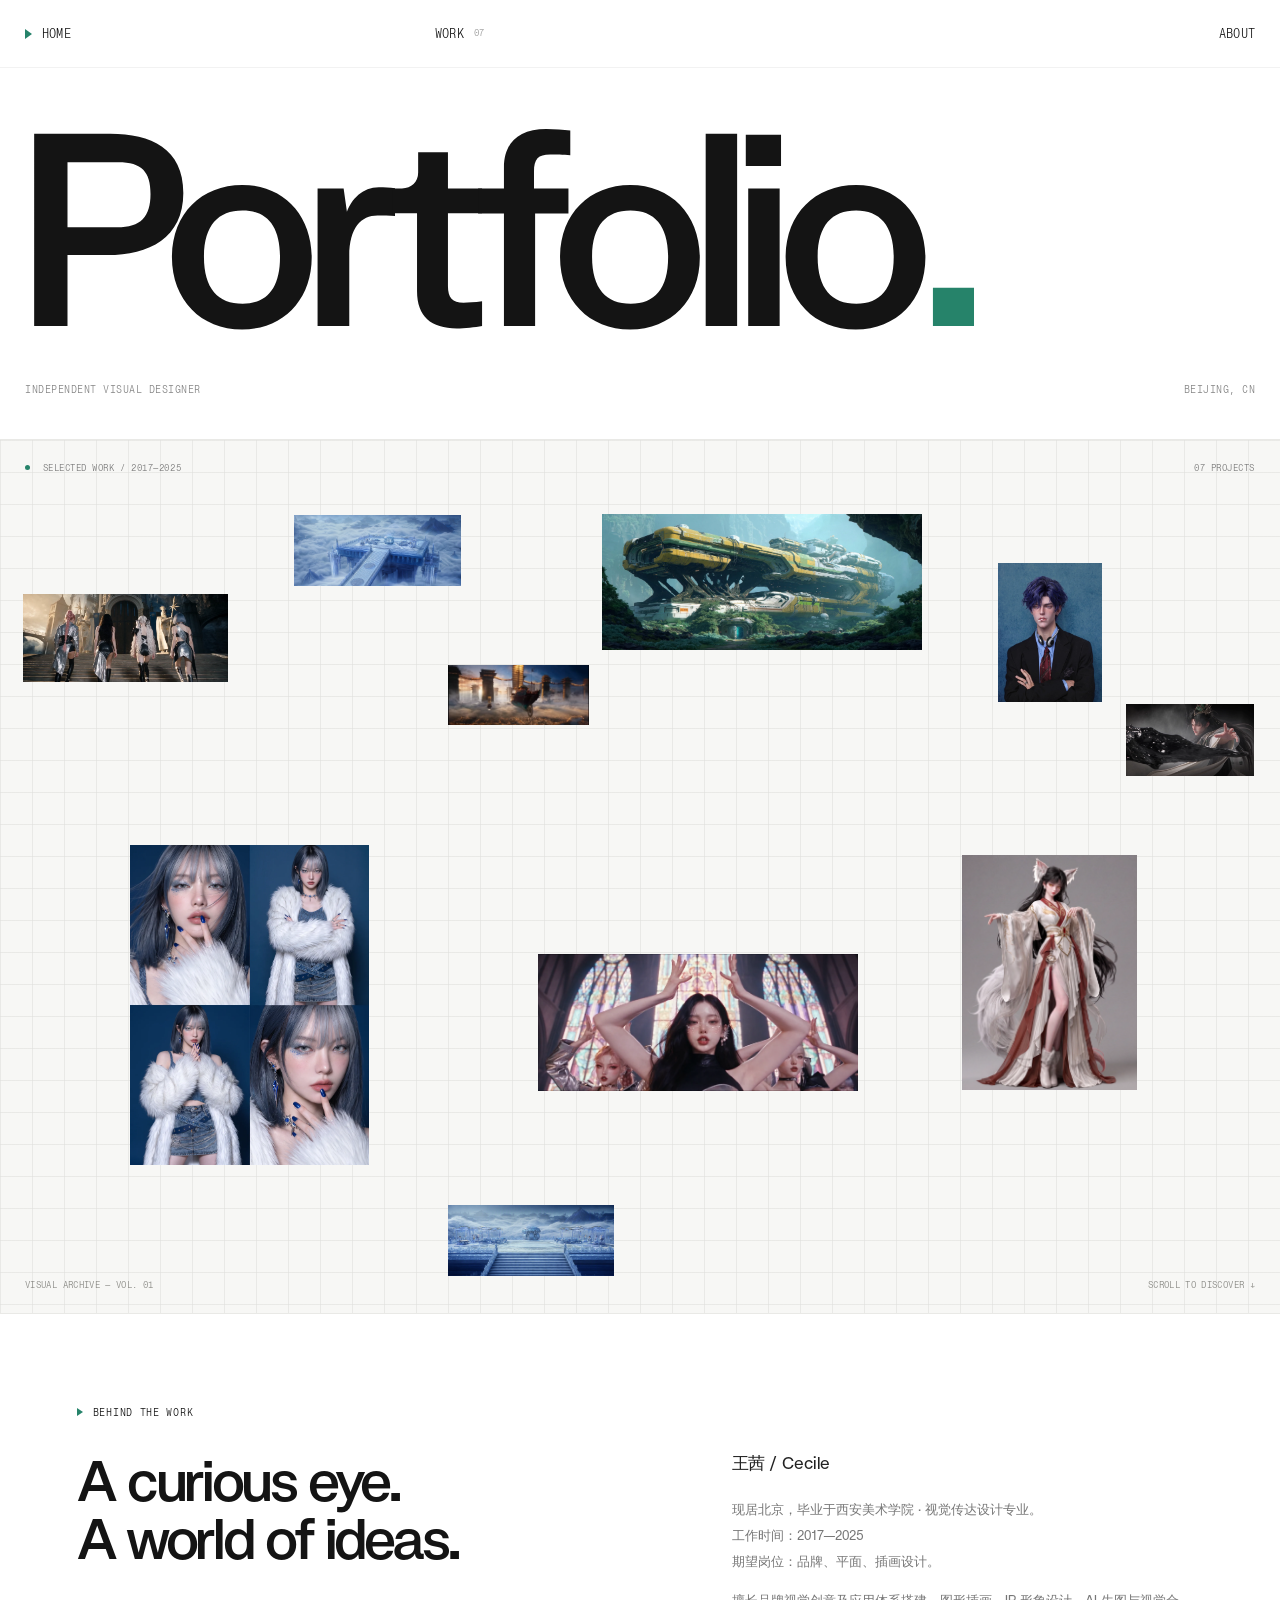
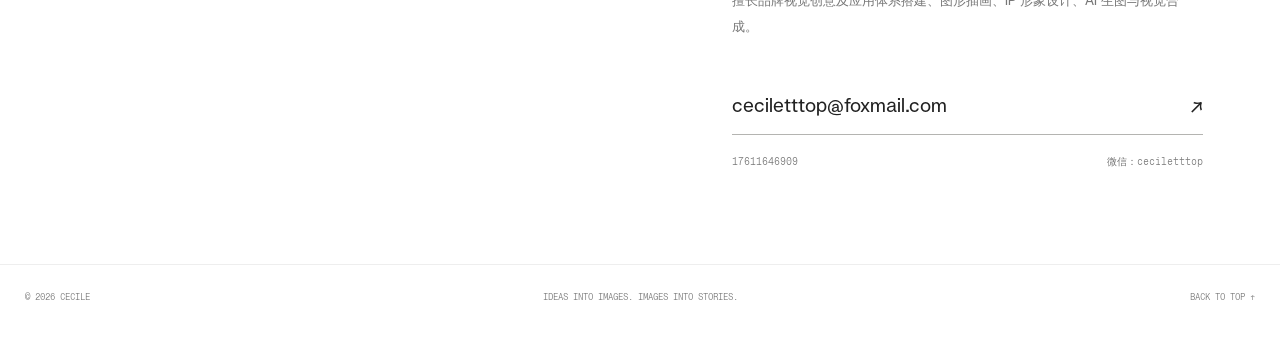
==== scheme-2/index.html @ c8256d2f "Restore staggered artwork spacing while preserving complete images" ====
<!doctype html>
<html lang="zh-CN"><head><meta charset="utf-8"><meta name="viewport" content="width=device-width,initial-scale=1"><title>方案二 · Portfolio — Cecile</title><link rel="stylesheet" href="style.css?v=full-artwork-20261026-3"><script src="projects.js" defer></script><script src="preview.js" defer></script><script src="home-motion.js?v=full-artwork-20261026-3" defer></script></head>
<body><header class="site-nav"><a class="nav-home" href="#home"><span class="triangle"></span> HOME</a><a href="#work">WORK <sup>07</sup></a><a href="#about">ABOUT</a></header>
<main><section class="hero" id="home"><div class="hero-name"><h1>Portfolio<span class="name-dot">.</span></h1><p class="hero-credit">INDEPENDENT VISUAL DESIGNER <span>BEIJING, CN</span></p></div></section>
<section class="work-wall" id="work" aria-label="作品探索"><div class="wall-heading"><span><i></i> SELECTED WORK / 2017—2025</span><span id="result-count">07 PROJECTS</span></div><div id="artboard" class="artboard"></div><span class="wall-coordinate">VISUAL ARCHIVE — VOL. 01</span><span class="wall-scroll">SCROLL TO DISCOVER ↓</span></section>
<section id="about" class="about-section"><div class="about-heading"><p class="eyebrow"><span class="triangle"></span> BEHIND THE WORK</p><h2>A curious eye.<br>A world of ideas.</h2></div><div class="about-copy"><p class="about-name">王茜 / Cecile</p><p>现居北京，毕业于西安美术学院 · 视觉传达设计专业。<br>工作时间：2017—2025<br>期望岗位：品牌、平面、插画设计。</p><p>擅长品牌视觉创意及应用体系搭建、图形插画、IP 形象设计、AI 生图与视觉合成。</p><a class="email-link" href="mailto:ceciletttop@foxmail.com">ceciletttop@foxmail.com <span>↗</span></a><div class="contact-meta"><a href="tel:+8617611646909">17611646909</a><span>微信：ceciletttop</span></div></div></section></main>
<footer><span>© 2026 CECILE</span><span>IDEAS INTO IMAGES. IMAGES INTO STORIES.</span><a href="#home">BACK TO TOP ↑</a></footer>
<dialog id="project-dialog" aria-label="作品详情"><div class="project-topbar"><span>SELECTED PROJECT</span><button id="close-project" aria-label="关闭作品详情">CLOSE ×</button></div><div id="project-content"></div></dialog><p class="sr-only" id="announcement" aria-live="polite"></p></body></html>
---- scheme-2/style.css ----
:root{font-family:Arial,'PingFang SC','Microsoft YaHei',sans-serif;color:#141414;background:#fff;--green:#26836a;--mono:'SFMono-Regular',Consolas,'Liberation Mono',monospace}*{box-sizing:border-box}html{scroll-behavior:smooth;scroll-padding-top:65px}body{margin:0}a{color:inherit;text-decoration:none}button,input{font:inherit}button,a{-webkit-tap-highlight-color:transparent}button{cursor:pointer}button:focus-visible,a:focus-visible,input:focus-visible{outline:2px solid var(--green);outline-offset:5px}.sr-only{position:absolute;width:1px;height:1px;overflow:hidden;clip-path:inset(50%)}.site-nav{height:68px;display:grid;grid-template-columns:1fr 1fr 1fr auto;align-items:center;padding:0 25px;border-bottom:1px solid #f2f2f2;background:#fff;font:12px/1 var(--mono);letter-spacing:.02em}.site-nav a{width:max-content;display:flex;align-items:center;gap:10px}.site-nav sup{font-size:9px;color:#949494;align-self:flex-start}.triangle{display:inline-block;width:0;height:0;border-top:5px solid transparent;border-bottom:5px solid transparent;border-left:7px solid var(--green);flex:none}.contact-link{gap:19px!important}.status-dot{display:inline-block;width:13px;height:13px;border:4px solid #42a184;border-radius:50%;background:#102f27;box-shadow:0 0 0 1px #a9d8c7}.hero{display:grid;grid-template-columns:66% 34%;min-height:340px;padding:34px 25px 35px;align-items:center;overflow:hidden}.hero-name h1{font-size:clamp(140px,16.8vw,310px);font-weight:800;letter-spacing:-.09em;line-height:.9;margin:0 0 26px -11px;white-space:nowrap}.name-dot{color:var(--green);letter-spacing:-.1em}.hero-credit{display:flex;justify-content:space-between;max-width:615px;margin:0;font:10px/1.5 var(--mono);color:#858585;letter-spacing:.05em}.hero-credit span{padding-right:20px}.hero-intro{align-self:center;padding:3px 20px 0 20px}.hero-intro h2{font-size:clamp(25px,2.3vw,43px);line-height:1.04;letter-spacing:-.045em;margin:0 0 17px;font-weight:600}.hero-description{font-size:12px;line-height:1.9;color:#777;margin:0 0 25px}.work-cta{display:flex;align-items:center;gap:16px;width:max-content;background:#151515;color:#fff;padding:7px 18px 7px 7px;border-radius:8px;font:11px var(--mono);letter-spacing:.03em;transition:background .2s}.work-cta:hover{background:#236a56}.work-cta img{width:48px;height:48px;object-fit:cover;object-position:50% 26%;border-radius:4px}.work-cta b{font-size:17px;font-weight:400;padding-left:16px}.work-wall{position:relative;height:1020px;overflow:hidden;background-color:#f7f7f5;background-image:linear-gradient(#dededb8a 1px,transparent 1px),linear-gradient(90deg,#dededb8a 1px,transparent 1px);background-size:32px 32px;border-top:1px solid #e9e9e6;border-bottom:1px solid #e9e9e6;scroll-margin-top:0}.wall-heading{position:absolute;z-index:3;left:25px;right:25px;top:22px;display:flex;justify-content:space-between;font:9px var(--mono);letter-spacing:.06em;color:#777;pointer-events:none}.wall-heading i{display:inline-block;width:5px;height:5px;border-radius:50%;background:var(--green);margin-right:7px;vertical-align:1px}.artboard{position:absolute;inset:0}.art-card{position:absolute;border:0;padding:0;background:#ddd;overflow:hidden;border-radius:14px;box-shadow:0 1px 2px #0000000b;transition:transform .5s cubic-bezier(.2,.7,.2,1),opacity .3s,box-shadow .3s;display:block;isolation:isolate}.art-card img{width:100%;height:100%;object-fit:cover;display:block;transition:transform .65s cubic-bezier(.2,.7,.2,1)}.art-card:hover{transform:translateY(-7px);box-shadow:0 16px 30px #0002;z-index:5}.art-card:hover img{transform:scale(1.04)}.art-card:after{content:'';position:absolute;inset:45% 0 0;background:linear-gradient(transparent,#000a);opacity:0;transition:opacity .3s}.art-caption{position:absolute;bottom:15px;left:15px;right:12px;z-index:2;color:#fff;text-align:left;opacity:0;translate:0 6px;transition:opacity .3s,translate .3s}.art-caption strong{display:block;font-size:14px;font-weight:500;letter-spacing:-.02em}.art-caption span{font:9px var(--mono);display:block;margin-top:5px;color:#ddd}.art-card:hover:after,.art-card:focus-visible:after,.art-card:hover .art-caption,.art-card:focus-visible .art-caption{opacity:1;translate:0 0}.art-card:nth-child(1){left:1.8%;top:85px;width:16%;height:225px}.art-card:nth-child(2){left:23%;top:-16px;width:13%;height:112px}.art-card:nth-child(3){left:47%;top:0;width:25%;height:176px}.art-card:nth-child(4){left:35%;top:184px;width:11%;height:142px}.art-card:nth-child(5){left:77%;top:123px;width:10%;height:139px}.art-card:nth-child(6){left:89%;top:207px;width:22%;height:186px}.art-card:nth-child(7){left:7%;top:547px;width:25%;height:320px}.art-card:nth-child(8){left:42%;top:647px;width:25%;height:185px}.art-card:nth-child(9){left:74%;top:538px;width:16%;height:235px}.art-card:nth-child(10){left:35%;top:922px;width:13%;height:110px}.search-panel{position:absolute;z-index:10;top:370px;left:24%;width:53%;max-width:900px}.search-panel form{display:flex;align-items:center;height:68px;padding:7px 8px 7px 26px;background:#e2e2df;border-radius:60px;gap:5px;box-shadow:0 2px 0 #fff7}.search-panel input{min-width:0;flex:1;border:0;background:transparent;font:13px var(--mono);letter-spacing:.02em;color:#333;outline:none;padding:15px 0}.search-panel input::placeholder{font-family:Arial,'PingFang SC',sans-serif;font-size:13px;color:#72726c}.search-panel form button{border:0;background:#fff;border-radius:40px;padding:17px 23px;font:12px var(--mono);white-space:nowrap;transition:background .2s}.search-panel form button:hover{background:#f4f4f0}.search-panel form button span{padding-left:12px}.filters{display:flex;justify-content:center;gap:9px;margin-top:16px;flex-wrap:wrap}.filters button{font:9px var(--mono);letter-spacing:.01em;border:1px solid #d2d2cd;background:#f8f8f5c9;padding:8px 10px;border-radius:3px;color:#777;transition:all .2s}.filters span{margin-left:5px;color:#999}.filters button:hover{border-color:#222;color:#222}.filters button[aria-pressed=true]{background:#151515;color:#fff;border-color:#151515}.filters button[aria-pressed=true] span{color:#b4c7b9}.search-note{font:8px/1.7 var(--mono);color:#888;text-align:center;letter-spacing:.07em;margin-top:15px}.wall-coordinate,.wall-scroll{position:absolute;bottom:23px;font:9px var(--mono);color:#868681;letter-spacing:.04em}.wall-coordinate{left:25px}.wall-scroll{right:25px}.work-wall.is-filtered{height:1000px}.is-filtered .search-panel{top:63px}.is-filtered .artboard{top:240px;bottom:70px;left:10%;right:10%;display:grid;grid-template-columns:repeat(3,1fr);grid-auto-rows:265px;gap:22px;align-content:start}.is-filtered .art-card{position:relative!important;inset:auto!important;width:100%!important;height:100%!important}.is-filtered .art-card[hidden]{display:none!important}.empty-message{grid-column:1/-1;text-align:center;color:#777;font-size:15px;padding:80px 20px}.about-section{display:grid;grid-template-columns:1.15fr 1fr;gap:10%;padding:92px 6% 95px}.eyebrow{display:flex;align-items:center;gap:10px;font:10px var(--mono);letter-spacing:.07em;margin:0 0 34px}.eyebrow .triangle{border-top-width:4px;border-bottom-width:4px;border-left-width:6px}.about-heading h2{font-size:clamp(35px,4.4vw,70px);line-height:1.02;letter-spacing:-.06em;font-weight:500;margin:0}.about-copy{padding-top:40px;font-size:13px;line-height:2;color:#777}.about-name{font-size:17px;color:#222!important;margin:0 0 17px;letter-spacing:-.025em}.email-link{display:flex;justify-content:space-between;font-size:clamp(15px,1.5vw,22px);color:#222;border-bottom:1px solid #b4b4b1;padding:16px 0 9px;margin-top:30px}.email-link:hover{color:var(--green)}.contact-meta{display:flex;justify-content:space-between;font:10px var(--mono);margin-top:20px;flex-wrap:wrap;gap:15px}footer{display:flex;justify-content:space-between;gap:15px;border-top:1px solid #eee;padding:26px 25px;font:9px var(--mono);color:#777}dialog{width:min(1240px,96vw);max-height:94vh;border:0;border-radius:10px;padding:0;background:#fafaf7;box-shadow:0 30px 100px #0004;color:#161616}dialog::backdrop{background:#171714b0;backdrop-filter:blur(12px)}.project-topbar{display:flex;align-items:center;justify-content:space-between;padding:19px 30px;border-bottom:1px solid #ddd;position:sticky;top:0;z-index:5;background:#fafaf7;font:10px var(--mono)}.project-topbar button{border:0;background:none;font:11px var(--mono);padding:8px}.project-intro{padding:45px 35px 32px}.project-intro h2{font-size:clamp(30px,5vw,70px);font-weight:500;letter-spacing:-.055em;margin:0 0 16px}.project-intro p{font-size:13px;line-height:1.9;color:#777;max-width:660px}.project-tags{font:10px var(--mono);color:var(--green);margin-top:18px}.project-gallery{display:grid;grid-template-columns:repeat(3,1fr);gap:17px;padding:0 30px 40px;align-items:start}.project-gallery figure{margin:0}.project-gallery img{width:100%;height:260px;object-fit:cover;display:block;border-radius:4px;background:#eee}.project-gallery video{width:100%;max-height:500px;background:#151515;display:block;border-radius:4px}.project-gallery .video-item{grid-column:1/-1}.project-gallery figcaption{font-size:10px;color:#888;margin:8px 0 15px;line-height:1.5}body:has(dialog[open]){overflow:hidden}@media(min-width:1600px){.hero{min-height:450px}.work-wall{height:1250px}.art-card:nth-child(1){height:300px}.art-card:nth-child(3){height:230px}.art-card:nth-child(6){height:240px}.search-panel{top:440px}.art-card:nth-child(7){top:680px;height:400px}.art-card:nth-child(8){top:800px;height:230px}.art-card:nth-child(9){top:660px;height:310px}}@media(max-width:750px){.site-nav{padding:0 18px;height:58px;font-size:10px;grid-template-columns:1fr 1fr 1fr auto}.hero{padding:35px 18px 40px;display:block}.hero-name h1{font-size:27vw;margin-left:-5px;margin-bottom:18px}.hero-credit{font-size:8px}.hero-credit span{padding:0}.hero-intro{padding:35px 0 0;display:grid;grid-template-columns:1fr 1fr;gap:10px 20px;align-items:start}.hero-intro h2{font-size:23px}.hero-description{font-size:10px;margin:0}.work-cta{grid-column:1/-1;margin-top:10px}.work-wall{height:850px;background-size:25px 25px}.wall-heading{left:18px;right:18px;font-size:7px}.art-card:nth-child(1){left:-5%;top:65px;width:29%;height:150px}.art-card:nth-child(2){left:32%;top:0;width:21%;height:82px}.art-card:nth-child(3){left:65%;top:30px;width:40%;height:135px}.art-card:nth-child(4){left:34%;top:150px;width:22%;height:116px}.art-card:nth-child(5){left:80%;top:220px;width:23%;height:125px}.art-card:nth-child(6){left:-8%;top:470px;width:43%;height:153px}.art-card:nth-child(7){left:50%;top:565px;width:44%;height:240px}.art-card:nth-child(8){left:-6%;top:715px;width:43%;height:150px}.art-card:nth-child(9){display:none}.art-card:nth-child(10){display:none}.search-panel{top:330px;left:6%;width:88%}.search-panel form{height:58px;padding-left:17px}.search-panel form button{padding:14px;font-size:10px}.search-panel input{font-size:11px}.filters{gap:5px;margin-top:13px}.filters button{font-size:8px;padding:7px 6px}.search-note{font-size:7px}.art-card{border-radius:10px}.wall-scroll{display:none}.work-wall.is-filtered{height:1230px}.is-filtered .artboard{top:220px;left:6%;right:6%;grid-template-columns:repeat(2,1fr);grid-auto-rows:250px;gap:12px}.is-filtered .art-card:nth-child(n){display:block}.is-filtered .art-card[hidden]{display:none!important}.about-section{display:block;padding:58px 23px}.about-heading h2{font-size:43px}.about-copy{padding-top:35px}.contact-meta{font-size:9px}footer{padding:24px 18px;font-size:8px;flex-wrap:wrap}footer>span:nth-child(2){display:none}.project-gallery{grid-template-columns:repeat(2,1fr);gap:12px;padding:0 17px 25px}.project-gallery img{height:210px}.project-intro{padding:30px 20px}.project-topbar{padding:12px 18px}}
@media(prefers-reduced-motion:reduce){html{scroll-behavior:auto}*,*:before,*:after{transition:none!important;animation:none!important}}

/* Reference typography and pared-back preview hero. */
@font-face{font-family:Swizzy;src:url('fonts/swizzy-regular.woff2') format('woff2');font-weight:400;font-display:swap}
@font-face{font-family:Swizzy;src:url('fonts/swizzy-medium.woff2') format('woff2');font-weight:500 900;font-display:swap}
@font-face{font-family:'PP Neue Montreal Mono';src:url('fonts/montreal-mono.woff2') format('woff2');font-weight:400;font-display:swap}
:root{font-family:Swizzy,'PingFang SC','Microsoft YaHei',sans-serif;--mono:'PP Neue Montreal Mono','SFMono-Regular',Consolas,monospace}
.site-nav{grid-template-columns:repeat(3,1fr)}.site-nav>a:last-child{justify-self:end}
.hero{display:block;min-height:0;padding:45px 25px 42px}.hero-name h1{font-family:Swizzy,Arial,sans-serif;font-weight:500;font-size:21vw;letter-spacing:-.065em;line-height:.86;margin:0 0 38px -.025em}.hero-credit{max-width:none}.hero-credit span{padding:0}
@media(max-width:750px){.hero{padding:38px 18px 28px}.hero-name h1{font-size:20vw;letter-spacing:-.065em;margin:0 0 24px -.025em}.site-nav{grid-template-columns:repeat(3,1fr)}}
/* Close the former search band while preserving the staggered artwork rhythm. */
.work-wall{height:875px}
.art-card:nth-child(7){top:405px}
.art-card:nth-child(8){top:490px}
.art-card:nth-child(9){top:415px}
.art-card:nth-child(10){top:745px}
@media(min-width:1600px){
.work-wall{height:1020px}
.art-card:nth-child(7){top:475px}
.art-card:nth-child(8){top:595px}
.art-card:nth-child(9){top:480px}
.art-card:nth-child(10){top:880px}
}
@media(max-width:750px){
.work-wall{height:710px}
.art-card:nth-child(6){top:330px}
.art-card:nth-child(7){top:390px}
.art-card:nth-child(8){top:535px}
}

#project-dialog.legacy-detail{position:fixed;inset:0;margin:0;width:100vw;height:100svh;max-width:none;max-height:none;border-radius:0;background:#232323;overflow:hidden}#project-dialog.legacy-detail>.project-topbar{display:none}.legacy-detail #project-content{width:100%;height:100%}.detail-frame{display:block;width:100%;height:100%;border:0;background:#232323}
/* Show the full source image, including when a rotating frame changes ratio. */
.art-card{background:transparent;box-shadow:none;border-radius:0}
.art-card img{object-fit:contain;border-radius:0}
.art-card:hover img{transform:none}
.art-card:nth-child(2){top:54px}
.art-card:nth-child(3){top:54px}
.art-card:nth-child(6){left:88%;width:10%}
@media(max-width:750px){
.art-card:nth-child(1){left:2%;width:23%}
.art-card:nth-child(2){top:54px}
.art-card:nth-child(3){left:65%;top:54px;width:33%}
.art-card:nth-child(6){left:2%;width:30%}
.art-card:nth-child(8){left:2%;width:35%}
}
@media(max-width:750px){.art-card:nth-child(5){left:78%;width:20%}}
.art-card:hover{box-shadow:none}.art-card:after{display:none}
.art-caption{top:100%;bottom:auto;left:0;right:0;padding-top:8px;color:#242424}
.art-caption span{color:#777}
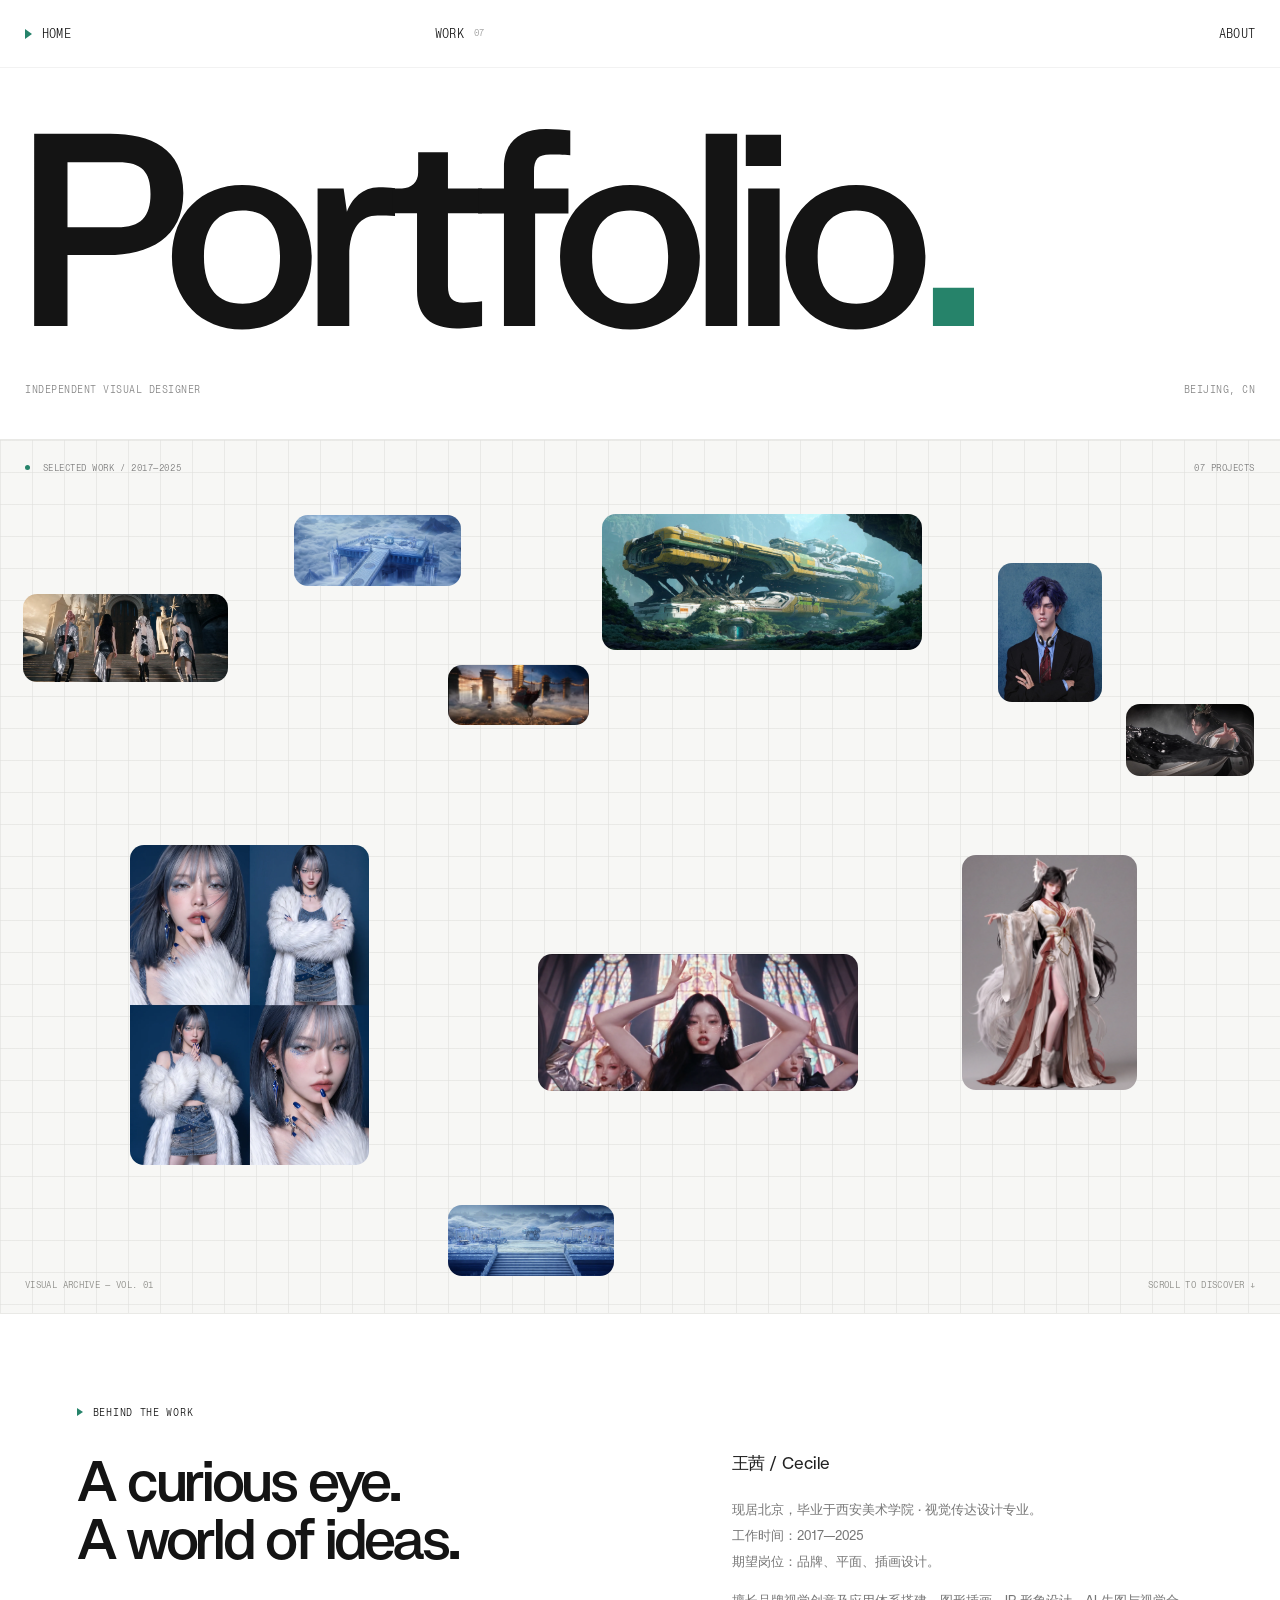
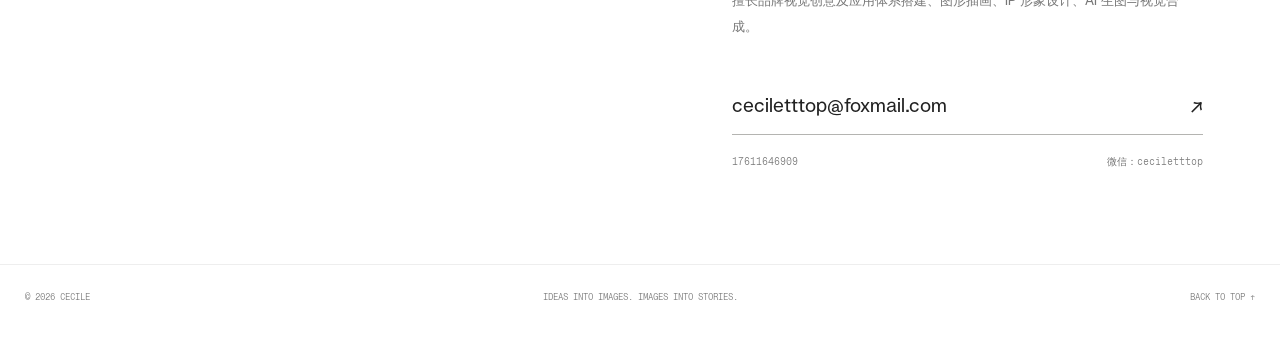
==== commit 51ec7ec9: "Restore rounded artwork edges while retaining original image proportions" ====
--- a/scheme-2/index.html
+++ b/scheme-2/index.html
@@ -1,5 +1,5 @@
 <!doctype html>
-<html lang="zh-CN"><head><meta charset="utf-8"><meta name="viewport" content="width=device-width,initial-scale=1"><title>方案二 · Portfolio — Cecile</title><link rel="stylesheet" href="style.css?v=full-artwork-20261026-3"><script src="projects.js" defer></script><script src="preview.js" defer></script><script src="home-motion.js?v=full-artwork-20261026-3" defer></script></head>
+<html lang="zh-CN"><head><meta charset="utf-8"><meta name="viewport" content="width=device-width,initial-scale=1"><title>方案二 · Portfolio — Cecile</title><link rel="stylesheet" href="style.css?v=full-artwork-20261026-4"><script src="projects.js" defer></script><script src="preview.js" defer></script><script src="home-motion.js?v=full-artwork-20261026-4" defer></script></head>
 <body><header class="site-nav"><a class="nav-home" href="#home"><span class="triangle"></span> HOME</a><a href="#work">WORK <sup>07</sup></a><a href="#about">ABOUT</a></header>
 <main><section class="hero" id="home"><div class="hero-name"><h1>Portfolio<span class="name-dot">.</span></h1><p class="hero-credit">INDEPENDENT VISUAL DESIGNER <span>BEIJING, CN</span></p></div></section>
 <section class="work-wall" id="work" aria-label="作品探索"><div class="wall-heading"><span><i></i> SELECTED WORK / 2017—2025</span><span id="result-count">07 PROJECTS</span></div><div id="artboard" class="artboard"></div><span class="wall-coordinate">VISUAL ARCHIVE — VOL. 01</span><span class="wall-scroll">SCROLL TO DISCOVER ↓</span></section>
--- a/scheme-2/style.css
+++ b/scheme-2/style.css
@@ -48,3 +48,8 @@
 .art-card:hover{box-shadow:none}.art-card:after{display:none}
 .art-caption{top:100%;bottom:auto;left:0;right:0;padding-top:8px;color:#242424}
 .art-caption span{color:#777}
+
+/* Round the displayed image itself without clipping its proportional frame. */
+.art-card{display:flex;align-items:center;justify-content:center}
+.art-card img{width:auto;height:auto;max-width:100%;max-height:100%;border-radius:14px}
+@media(max-width:750px){.art-card img{border-radius:10px}}
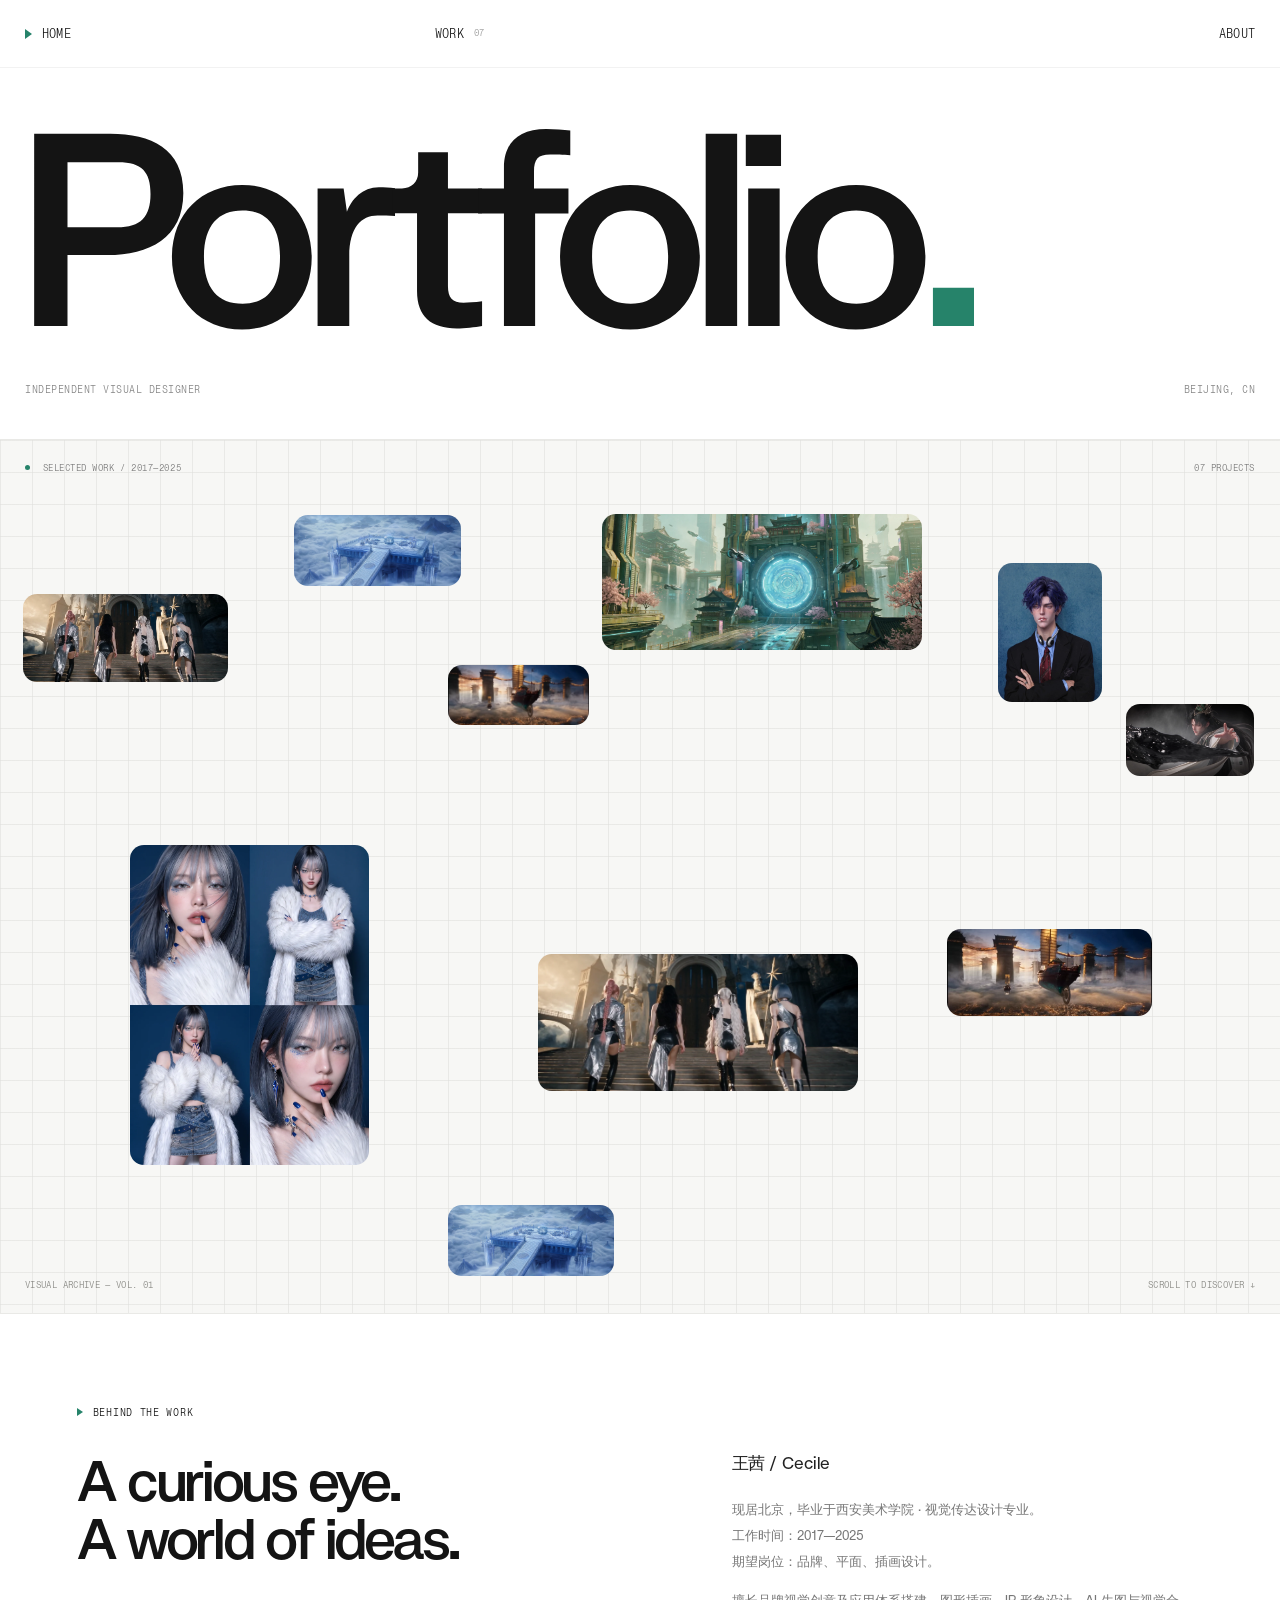
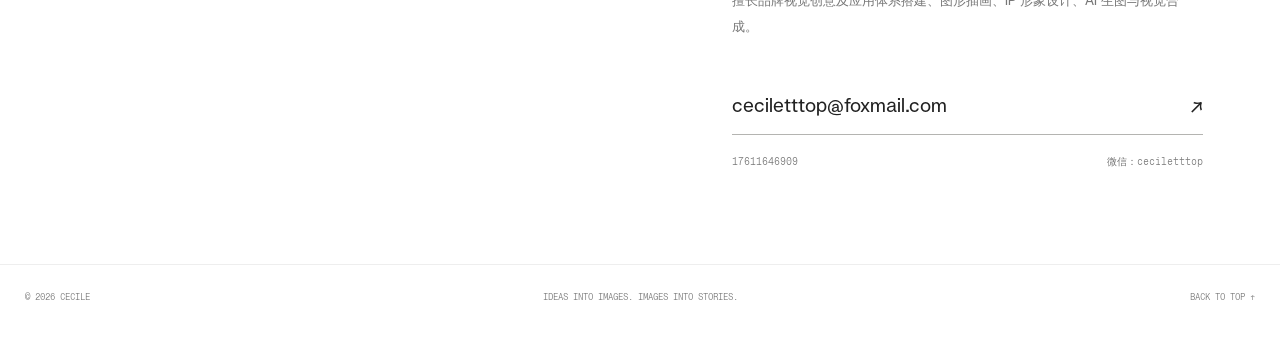
==== commit 980c2f74: "Use fixed project covers and remove homepage image switching animations" ====
--- a/scheme-2/index.html
+++ b/scheme-2/index.html
@@ -1,5 +1,5 @@
 <!doctype html>
-<html lang="zh-CN"><head><meta charset="utf-8"><meta name="viewport" content="width=device-width,initial-scale=1"><title>方案二 · Portfolio — Cecile</title><link rel="stylesheet" href="style.css?v=full-artwork-20261026-4"><script src="projects.js" defer></script><script src="preview.js" defer></script><script src="home-motion.js?v=full-artwork-20261026-4" defer></script></head>
+<html lang="zh-CN"><head><meta charset="utf-8"><meta name="viewport" content="width=device-width,initial-scale=1"><title>方案二 · Portfolio — Cecile</title><link rel="stylesheet" href="style.css?v=fixed-covers-20261026-5"><script src="projects.js" defer></script><script src="preview.js?v=fixed-covers-20261026-5" defer></script><script src="home-motion.js?v=fixed-covers-20261026-5" defer></script></head>
 <body><header class="site-nav"><a class="nav-home" href="#home"><span class="triangle"></span> HOME</a><a href="#work">WORK <sup>07</sup></a><a href="#about">ABOUT</a></header>
 <main><section class="hero" id="home"><div class="hero-name"><h1>Portfolio<span class="name-dot">.</span></h1><p class="hero-credit">INDEPENDENT VISUAL DESIGNER <span>BEIJING, CN</span></p></div></section>
 <section class="work-wall" id="work" aria-label="作品探索"><div class="wall-heading"><span><i></i> SELECTED WORK / 2017—2025</span><span id="result-count">07 PROJECTS</span></div><div id="artboard" class="artboard"></div><span class="wall-coordinate">VISUAL ARCHIVE — VOL. 01</span><span class="wall-scroll">SCROLL TO DISCOVER ↓</span></section>
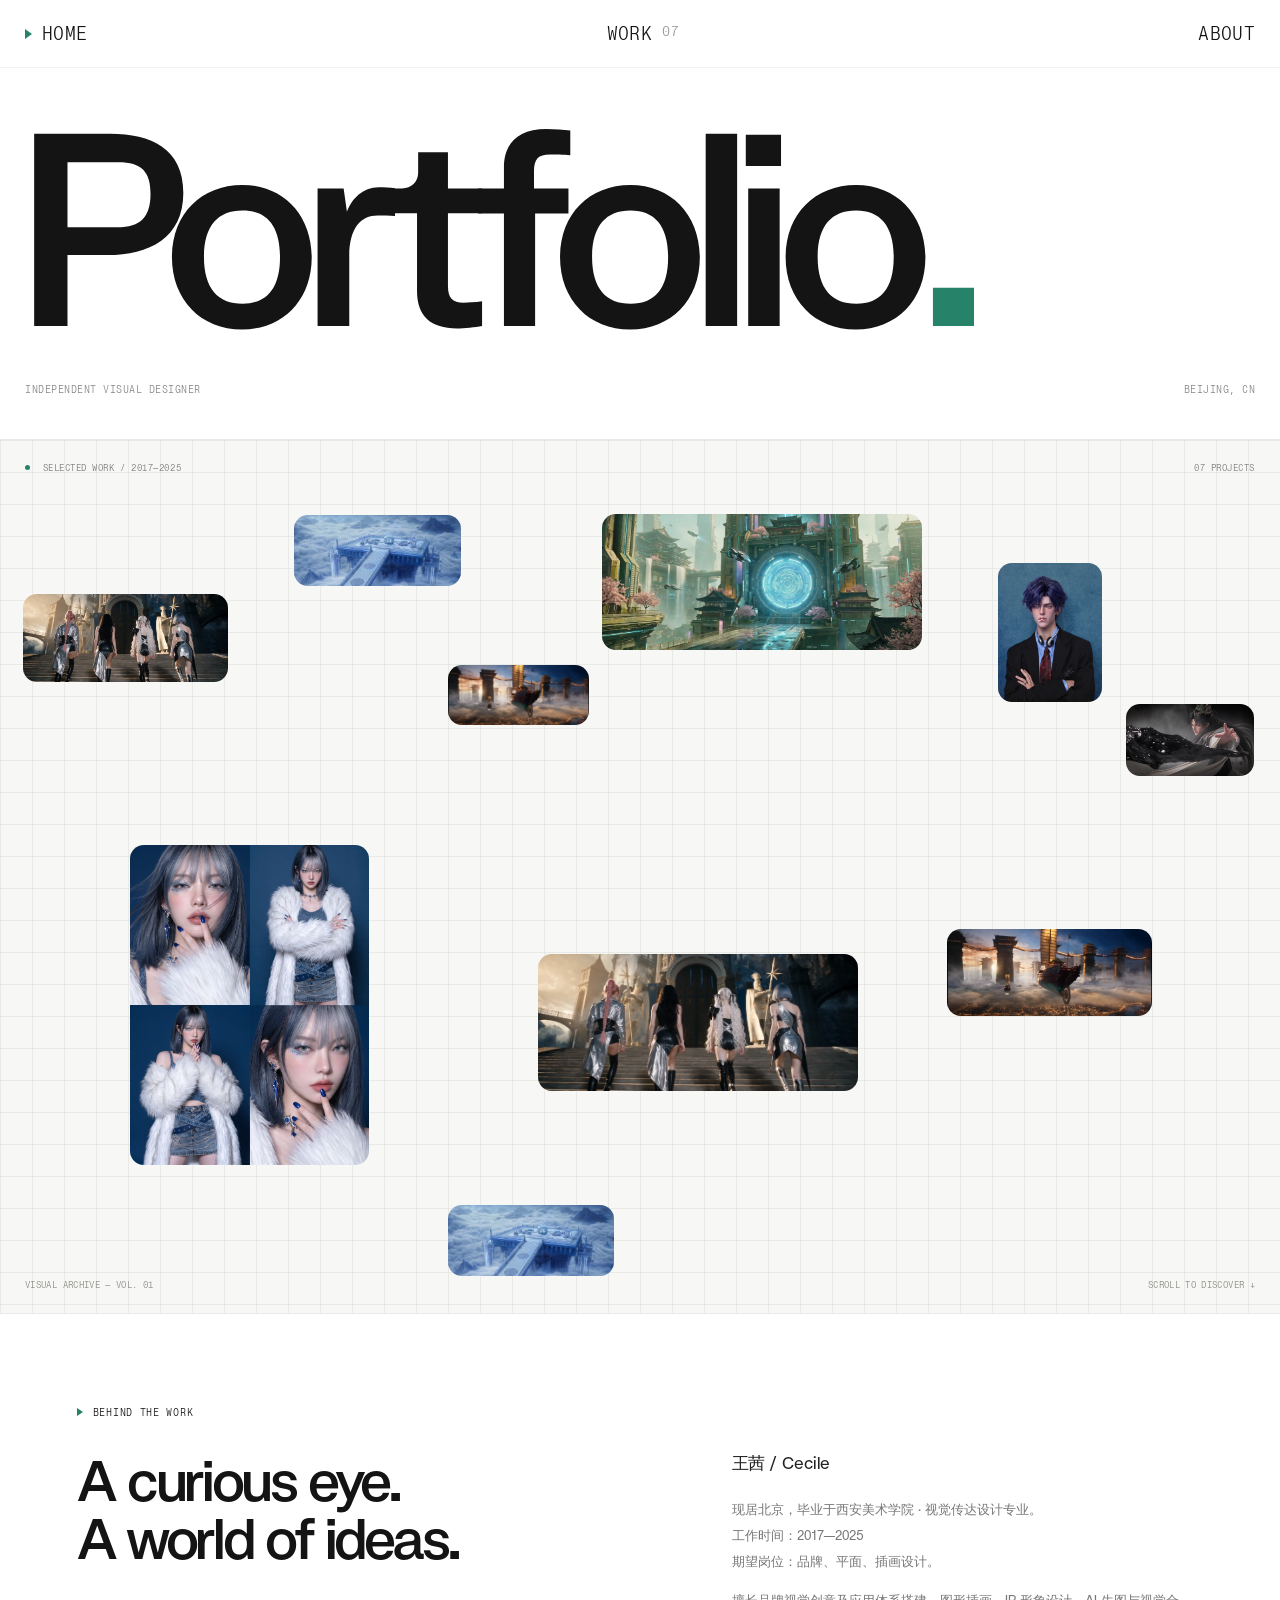
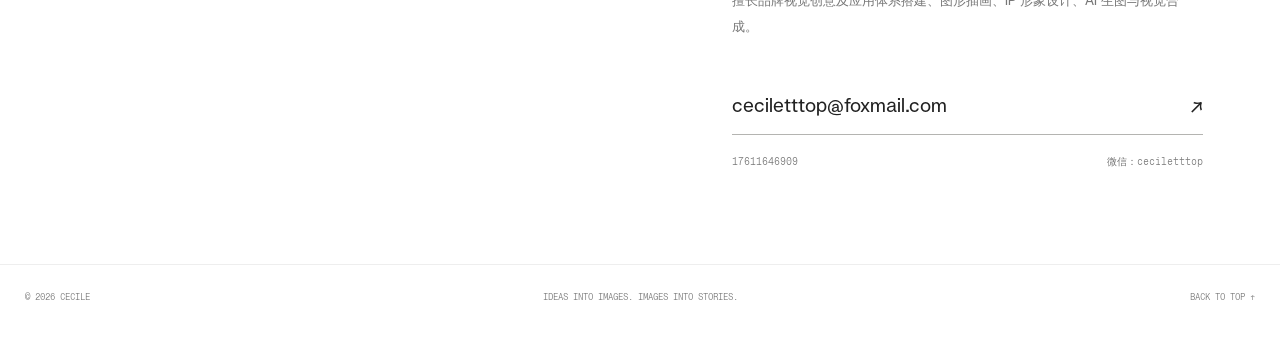
==== commit f24c045c: "Space homepage navigation evenly and enlarge labels by fifty percent" ====
--- a/scheme-2/index.html
+++ b/scheme-2/index.html
@@ -1,5 +1,5 @@
 <!doctype html>
-<html lang="zh-CN"><head><meta charset="utf-8"><meta name="viewport" content="width=device-width,initial-scale=1"><title>方案二 · Portfolio — Cecile</title><link rel="stylesheet" href="style.css?v=fixed-covers-20261026-5"><script src="projects.js" defer></script><script src="preview.js?v=fixed-covers-20261026-5" defer></script><script src="home-motion.js?v=fixed-covers-20261026-5" defer></script></head>
+<html lang="zh-CN"><head><meta charset="utf-8"><meta name="viewport" content="width=device-width,initial-scale=1"><title>方案二 · Portfolio — Cecile</title><link rel="stylesheet" href="style.css?v=nav-spacing-20261026-6"><script src="projects.js" defer></script><script src="preview.js?v=nav-spacing-20261026-6" defer></script><script src="home-motion.js?v=nav-spacing-20261026-6" defer></script></head>
 <body><header class="site-nav"><a class="nav-home" href="#home"><span class="triangle"></span> HOME</a><a href="#work">WORK <sup>07</sup></a><a href="#about">ABOUT</a></header>
 <main><section class="hero" id="home"><div class="hero-name"><h1>Portfolio<span class="name-dot">.</span></h1><p class="hero-credit">INDEPENDENT VISUAL DESIGNER <span>BEIJING, CN</span></p></div></section>
 <section class="work-wall" id="work" aria-label="作品探索"><div class="wall-heading"><span><i></i> SELECTED WORK / 2017—2025</span><span id="result-count">07 PROJECTS</span></div><div id="artboard" class="artboard"></div><span class="wall-coordinate">VISUAL ARCHIVE — VOL. 01</span><span class="wall-scroll">SCROLL TO DISCOVER ↓</span></section>
--- a/scheme-2/style.css
+++ b/scheme-2/style.css
@@ -53,3 +53,9 @@
 .art-card{display:flex;align-items:center;justify-content:center}
 .art-card img{width:auto;height:auto;max-width:100%;max-height:100%;border-radius:14px}
 @media(max-width:750px){.art-card img{border-radius:10px}}
+
+/* Equal navigation centers with typography enlarged by fifty percent. */
+.site-nav{position:relative;display:flex;justify-content:space-between;font-size:18px}
+.site-nav>a:nth-child(2){position:static;transform:none}
+.site-nav sup{font-size:13.5px}
+@media(max-width:750px){.site-nav{font-size:15px}}
